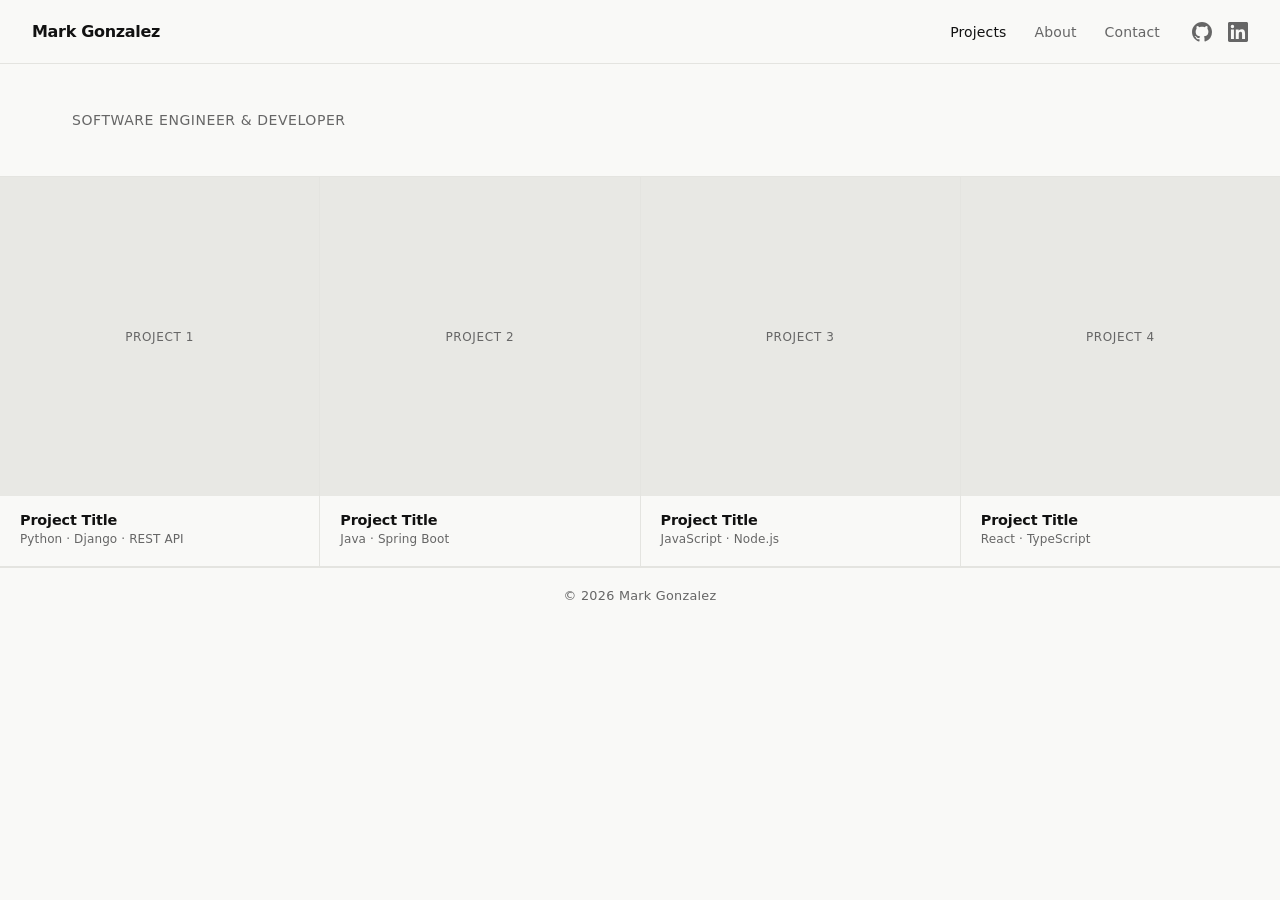
==== index.html @ 81ed51de "added inital files for portfolio website added init files needed for potfolio site.   Hoooooplahh" ====
<!DOCTYPE html>
<html lang="en">
<head>
  <meta charset="UTF-8" />
  <meta name="viewport" content="width=device-width, initial-scale=1.0" />
  <title>Mark Gonzalez</title>
  <link rel="stylesheet" href="css/style.css" />
</head>
<body>

  <header class="site-header">
    <a href="index.html" class="logo">Mark Gonzalez</a>
    <nav class="nav">
      <a href="index.html" class="nav-link active">Projects</a>
      <a href="about.html" class="nav-link">About</a>
      <a href="contact.html" class="nav-link">Contact</a>
    </nav>
    <div class="social-links">
      <a href="https://github.com/" target="_blank" rel="noopener" aria-label="GitHub">
        <svg width="20" height="20" viewBox="0 0 24 24" fill="currentColor"><path d="M12 0C5.37 0 0 5.37 0 12c0 5.31 3.435 9.795 8.205 11.385.6.105.825-.255.825-.57 0-.285-.015-1.23-.015-2.235-3.015.555-3.795-.735-4.035-1.41-.135-.345-.72-1.41-1.23-1.695-.42-.225-1.02-.78-.015-.795.945-.015 1.62.87 1.845 1.23 1.08 1.815 2.805 1.305 3.495.99.105-.78.42-1.305.765-1.605-2.67-.3-5.46-1.335-5.46-5.925 0-1.305.465-2.385 1.23-3.225-.12-.3-.54-1.53.12-3.18 0 0 1.005-.315 3.3 1.23.96-.27 1.98-.405 3-.405s2.04.135 3 .405c2.295-1.56 3.3-1.23 3.3-1.23.66 1.65.24 2.88.12 3.18.765.84 1.23 1.905 1.23 3.225 0 4.605-2.805 5.625-5.475 5.925.435.375.81 1.095.81 2.22 0 1.605-.015 2.895-.015 3.3 0 .315.225.69.825.57A12.02 12.02 0 0 0 24 12c0-6.63-5.37-12-12-12z"/></svg>
      </a>
      <a href="https://linkedin.com/" target="_blank" rel="noopener" aria-label="LinkedIn">
        <svg width="20" height="20" viewBox="0 0 24 24" fill="currentColor"><path d="M20.447 20.452h-3.554v-5.569c0-1.328-.027-3.037-1.852-3.037-1.853 0-2.136 1.445-2.136 2.939v5.667H9.351V9h3.414v1.561h.046c.477-.9 1.637-1.85 3.37-1.85 3.601 0 4.267 2.37 4.267 5.455v6.286zM5.337 7.433a2.062 2.062 0 0 1-2.063-2.065 2.064 2.064 0 1 1 2.063 2.065zm1.782 13.019H3.555V9h3.564v11.452zM22.225 0H1.771C.792 0 0 .774 0 1.729v20.542C0 23.227.792 24 1.771 24h20.451C23.2 24 24 23.227 24 22.271V1.729C24 .774 23.2 0 22.222 0h.003z"/></svg>
      </a>
    </div>
  </header>

  <main>
    <section class="hero">
      <p class="hero-tagline">Software Engineer &amp; Developer</p>
    </section>

    <section class="projects-grid" id="projects">
      <!-- Project cards — replace src, title, description, and href with your real projects -->
      <article class="project-card">
        <a href="#" class="card-link">
          <div class="card-thumb placeholder-thumb">
            <span class="thumb-label">Project 1</span>
          </div>
          <div class="card-info">
            <h2 class="card-title">Project Title</h2>
            <p class="card-tags">Python &middot; Django &middot; REST API</p>
          </div>
        </a>
      </article>

      <article class="project-card">
        <a href="#" class="card-link">
          <div class="card-thumb placeholder-thumb">
            <span class="thumb-label">Project 2</span>
          </div>
          <div class="card-info">
            <h2 class="card-title">Project Title</h2>
            <p class="card-tags">Java &middot; Spring Boot</p>
          </div>
        </a>
      </article>

      <article class="project-card">
        <a href="#" class="card-link">
          <div class="card-thumb placeholder-thumb">
            <span class="thumb-label">Project 3</span>
          </div>
          <div class="card-info">
            <h2 class="card-title">Project Title</h2>
            <p class="card-tags">JavaScript &middot; Node.js</p>
          </div>
        </a>
      </article>

      <article class="project-card">
        <a href="#" class="card-link">
          <div class="card-thumb placeholder-thumb">
            <span class="thumb-label">Project 4</span>
          </div>
          <div class="card-info">
            <h2 class="card-title">Project Title</h2>
            <p class="card-tags">React &middot; TypeScript</p>
          </div>
        </a>
      </article>
    </section>
  </main>

  <footer class="site-footer">
    <p>&copy; <span id="year"></span> Mark Gonzalez</p>
  </footer>

  <script src="js/main.js"></script>
</body>
</html>
---- css/style.css ----
/* ── Reset & Base ─────────────────────────────────────────── */
*, *::before, *::after { box-sizing: border-box; margin: 0; padding: 0; }

:root {
  --bg: #f9f9f7;
  --surface: #ffffff;
  --text: #111111;
  --text-muted: #666666;
  --accent: #111111;
  --border: #e4e4e0;
  --card-hover: #f0f0ec;
  --font: 'Inter', system-ui, -apple-system, sans-serif;
  --header-h: 64px;
}

html { font-size: 16px; scroll-behavior: smooth; }

body {
  font-family: var(--font);
  background: var(--bg);
  color: var(--text);
  min-height: 100vh;
  display: flex;
  flex-direction: column;
  -webkit-font-smoothing: antialiased;
}

a { color: inherit; text-decoration: none; }
ul { list-style: none; }
img { display: block; width: 100%; height: 100%; object-fit: cover; }

/* ── Header ───────────────────────────────────────────────── */
.site-header {
  position: sticky;
  top: 0;
  z-index: 100;
  height: var(--header-h);
  background: var(--bg);
  border-bottom: 1px solid var(--border);
  display: flex;
  align-items: center;
  padding: 0 2rem;
  gap: 2rem;
}

.logo {
  font-size: 1rem;
  font-weight: 600;
  letter-spacing: -0.02em;
  white-space: nowrap;
  margin-right: auto;
}

.nav {
  display: flex;
  gap: 1.75rem;
}

.nav-link {
  font-size: 0.875rem;
  color: var(--text-muted);
  transition: color 0.15s;
  letter-spacing: 0.01em;
}

.nav-link:hover,
.nav-link.active {
  color: var(--text);
}

.social-links {
  display: flex;
  gap: 1rem;
  align-items: center;
}

.social-links a {
  color: var(--text-muted);
  display: flex;
  align-items: center;
  transition: color 0.15s;
}

.social-links a:hover { color: var(--text); }

/* ── Hero ─────────────────────────────────────────────────── */
.hero {
  padding: 3rem 2rem 1.5rem;
  max-width: 1200px;
  margin: 0 auto;
  width: 100%;
}

.hero-tagline {
  font-size: 0.875rem;
  color: var(--text-muted);
  letter-spacing: 0.04em;
  text-transform: uppercase;
}

/* ── Projects Grid ────────────────────────────────────────── */
.projects-grid {
  display: grid;
  grid-template-columns: repeat(auto-fill, minmax(280px, 1fr));
  gap: 1px;
  background: var(--border);
  border-top: 1px solid var(--border);
  border-bottom: 1px solid var(--border);
  margin-top: 1.5rem;
}

.project-card {
  background: var(--bg);
  transition: background 0.15s;
}

.project-card:hover { background: var(--card-hover); }

.card-link {
  display: block;
  padding: 0;
}

.card-thumb {
  width: 100%;
  aspect-ratio: 1 / 1;
  overflow: hidden;
  background: var(--border);
}

.placeholder-thumb {
  display: flex;
  align-items: center;
  justify-content: center;
  background: #e8e8e4;
}

.thumb-label {
  font-size: 0.75rem;
  color: var(--text-muted);
  letter-spacing: 0.05em;
  text-transform: uppercase;
}

.card-info {
  padding: 1rem 1.25rem 1.25rem;
}

.card-title {
  font-size: 0.9rem;
  font-weight: 600;
  letter-spacing: -0.01em;
  margin-bottom: 0.25rem;
}

.card-tags {
  font-size: 0.75rem;
  color: var(--text-muted);
  letter-spacing: 0.01em;
}

/* ── About ────────────────────────────────────────────────── */
.about-main {
  flex: 1;
  padding: 4rem 2rem;
  max-width: 1100px;
  margin: 0 auto;
  width: 100%;
}

.about-grid {
  display: grid;
  grid-template-columns: 280px 1fr;
  gap: 4rem;
  align-items: start;
}

.about-photo {
  width: 100%;
  aspect-ratio: 3 / 4;
  background: #e8e8e4;
  border-radius: 2px;
  overflow: hidden;
}

.placeholder-photo {
  display: flex;
  align-items: center;
  justify-content: center;
}

.placeholder-photo span {
  font-size: 0.75rem;
  color: var(--text-muted);
  letter-spacing: 0.05em;
  text-transform: uppercase;
}

.about-name {
  font-size: 2rem;
  font-weight: 700;
  letter-spacing: -0.04em;
  margin-bottom: 0.25rem;
}

.about-role {
  font-size: 0.875rem;
  color: var(--text-muted);
  text-transform: uppercase;
  letter-spacing: 0.06em;
  margin-bottom: 2rem;
}

.about-bio p {
  font-size: 0.975rem;
  line-height: 1.75;
  color: #333;
  margin-bottom: 1rem;
}

.skills-heading {
  font-size: 0.75rem;
  text-transform: uppercase;
  letter-spacing: 0.08em;
  color: var(--text-muted);
  margin: 2rem 0 0.75rem;
}

.skills-list {
  display: flex;
  flex-wrap: wrap;
  gap: 0.5rem;
}

.skills-list li {
  font-size: 0.8rem;
  background: var(--border);
  padding: 0.3rem 0.75rem;
  border-radius: 2px;
  letter-spacing: 0.02em;
}

/* ── Contact ──────────────────────────────────────────────── */
.contact-main {
  flex: 1;
  padding: 4rem 2rem;
  display: flex;
  align-items: flex-start;
  justify-content: center;
}

.contact-inner {
  width: 100%;
  max-width: 560px;
}

.contact-heading {
  font-size: 2rem;
  font-weight: 700;
  letter-spacing: -0.04em;
  margin-bottom: 0.75rem;
}

.contact-sub {
  font-size: 0.95rem;
  color: var(--text-muted);
  line-height: 1.6;
  margin-bottom: 2.5rem;
}

.contact-form { display: flex; flex-direction: column; gap: 1.25rem; }

.form-group { display: flex; flex-direction: column; gap: 0.4rem; }

.form-group label {
  font-size: 0.8rem;
  font-weight: 600;
  letter-spacing: 0.04em;
  text-transform: uppercase;
  color: var(--text-muted);
}

.form-group input,
.form-group textarea {
  font-family: var(--font);
  font-size: 0.95rem;
  padding: 0.75rem 1rem;
  border: 1px solid var(--border);
  border-radius: 2px;
  background: var(--surface);
  color: var(--text);
  outline: none;
  transition: border-color 0.15s;
  resize: vertical;
}

.form-group input:focus,
.form-group textarea:focus {
  border-color: var(--text);
}

.form-status {
  font-size: 0.85rem;
  color: var(--text-muted);
  min-height: 1.2em;
}

.contact-links {
  display: flex;
  gap: 1.5rem;
  margin-top: 2.5rem;
  padding-top: 2rem;
  border-top: 1px solid var(--border);
  flex-wrap: wrap;
}

.contact-item {
  font-size: 0.875rem;
  color: var(--text-muted);
  transition: color 0.15s;
  text-decoration: underline;
  text-underline-offset: 3px;
}

.contact-item:hover { color: var(--text); }

/* ── Shared Button ────────────────────────────────────────── */
.btn {
  display: inline-block;
  margin-top: 1.5rem;
  padding: 0.7rem 1.5rem;
  background: var(--text);
  color: var(--bg);
  font-family: var(--font);
  font-size: 0.85rem;
  font-weight: 600;
  letter-spacing: 0.04em;
  text-transform: uppercase;
  border: none;
  border-radius: 2px;
  cursor: pointer;
  transition: opacity 0.15s;
}

.btn:hover { opacity: 0.8; }

/* ── Footer ───────────────────────────────────────────────── */
.site-footer {
  border-top: 1px solid var(--border);
  padding: 1.25rem 2rem;
  text-align: center;
  font-size: 0.8rem;
  color: var(--text-muted);
  letter-spacing: 0.02em;
}

/* ── Responsive ───────────────────────────────────────────── */
@media (max-width: 768px) {
  .site-header { padding: 0 1rem; gap: 1rem; }
  .logo { font-size: 0.9rem; }
  .nav { gap: 1rem; }
  .social-links { display: none; }

  .about-grid {
    grid-template-columns: 1fr;
    gap: 2rem;
  }

  .about-photo { max-width: 220px; }

  .projects-grid {
    grid-template-columns: repeat(auto-fill, minmax(160px, 1fr));
  }
}

@media (max-width: 480px) {
  .nav { gap: 0.75rem; }
  .about-main, .contact-main { padding: 2rem 1rem; }
  .hero { padding: 2rem 1rem 1rem; }
}
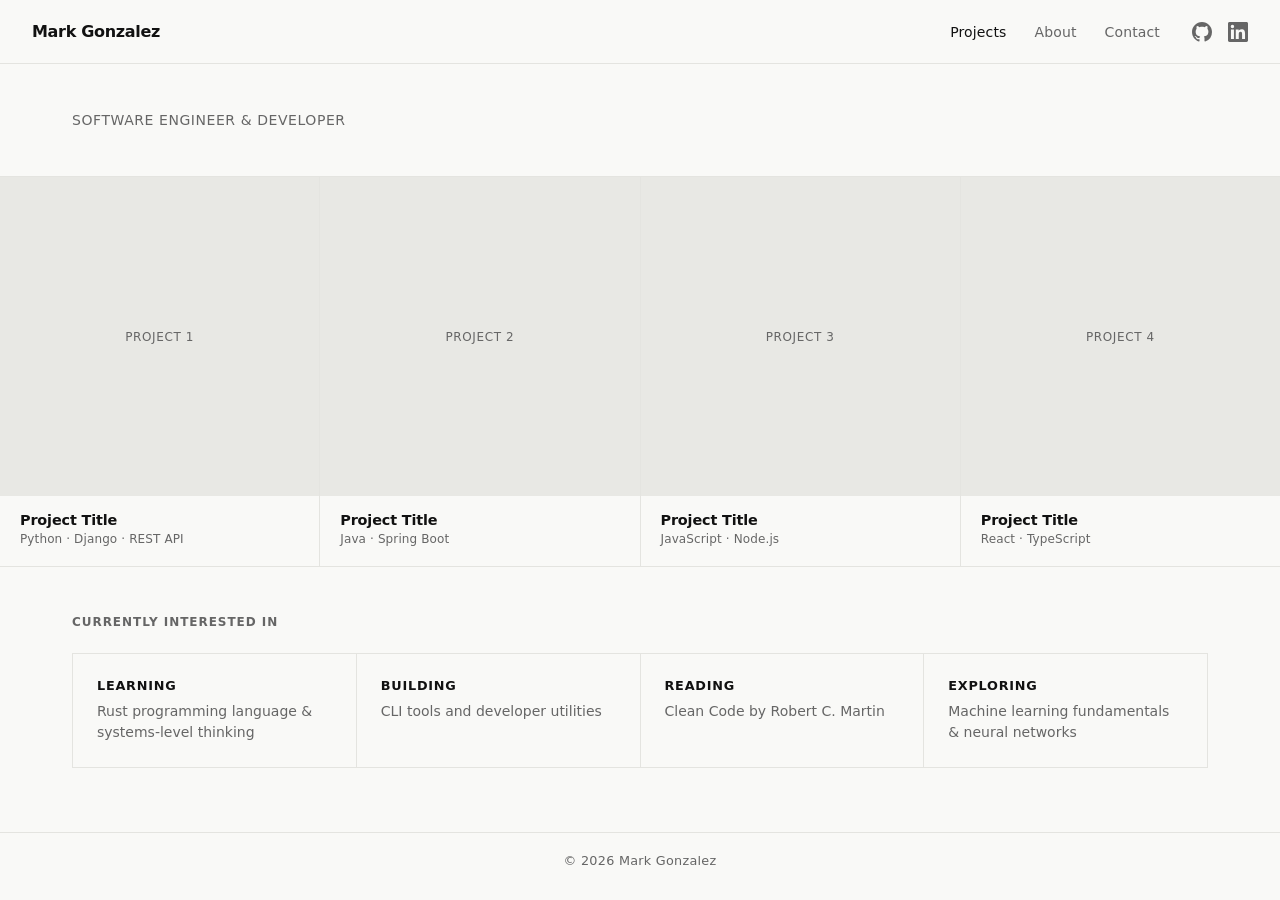
==== commit 1f0a91a1: "updated the grids to switch from auto-fill to auto- fit" ====
--- a/index.html
+++ b/index.html
@@ -1,91 +1,134 @@
-<!DOCTYPE html>
+<!doctype html>
 <html lang="en">
-<head>
-  <meta charset="UTF-8" />
-  <meta name="viewport" content="width=device-width, initial-scale=1.0" />
-  <title>Mark Gonzalez</title>
-  <link rel="stylesheet" href="css/style.css" />
-</head>
-<body>
+  <head>
+    <meta charset="UTF-8" />
+    <meta name="viewport" content="width=device-width, initial-scale=1.0" />
+    <title>Mark Gonzalez</title>
+    <link rel="stylesheet" href="css/style.css" />
+  </head>
+  <body>
+    <header class="site-header">
+      <a href="index.html" class="logo">Mark Gonzalez</a>
+      <nav class="nav">
+        <a href="index.html" class="nav-link active">Projects</a>
+        <a href="about.html" class="nav-link">About</a>
+        <a href="contact.html" class="nav-link">Contact</a>
+      </nav>
+      <div class="social-links">
+        <a
+          href="https://github.com/"
+          target="_blank"
+          rel="noopener"
+          aria-label="GitHub">
+          <svg width="20" height="20" viewBox="0 0 24 24" fill="currentColor">
+            <path
+              d="M12 0C5.37 0 0 5.37 0 12c0 5.31 3.435 9.795 8.205 11.385.6.105.825-.255.825-.57 0-.285-.015-1.23-.015-2.235-3.015.555-3.795-.735-4.035-1.41-.135-.345-.72-1.41-1.23-1.695-.42-.225-1.02-.78-.015-.795.945-.015 1.62.87 1.845 1.23 1.08 1.815 2.805 1.305 3.495.99.105-.78.42-1.305.765-1.605-2.67-.3-5.46-1.335-5.46-5.925 0-1.305.465-2.385 1.23-3.225-.12-.3-.54-1.53.12-3.18 0 0 1.005-.315 3.3 1.23.96-.27 1.98-.405 3-.405s2.04.135 3 .405c2.295-1.56 3.3-1.23 3.3-1.23.66 1.65.24 2.88.12 3.18.765.84 1.23 1.905 1.23 3.225 0 4.605-2.805 5.625-5.475 5.925.435.375.81 1.095.81 2.22 0 1.605-.015 2.895-.015 3.3 0 .315.225.69.825.57A12.02 12.02 0 0 0 24 12c0-6.63-5.37-12-12-12z" />
+          </svg>
+        </a>
+        <a
+          href="https://linkedin.com/"
+          target="_blank"
+          rel="noopener"
+          aria-label="LinkedIn">
+          <svg width="20" height="20" viewBox="0 0 24 24" fill="currentColor">
+            <path
+              d="M20.447 20.452h-3.554v-5.569c0-1.328-.027-3.037-1.852-3.037-1.853 0-2.136 1.445-2.136 2.939v5.667H9.351V9h3.414v1.561h.046c.477-.9 1.637-1.85 3.37-1.85 3.601 0 4.267 2.37 4.267 5.455v6.286zM5.337 7.433a2.062 2.062 0 0 1-2.063-2.065 2.064 2.064 0 1 1 2.063 2.065zm1.782 13.019H3.555V9h3.564v11.452zM22.225 0H1.771C.792 0 0 .774 0 1.729v20.542C0 23.227.792 24 1.771 24h20.451C23.2 24 24 23.227 24 22.271V1.729C24 .774 23.2 0 22.222 0h.003z" />
+          </svg>
+        </a>
+      </div>
+    </header>
 
-  <header class="site-header">
-    <a href="index.html" class="logo">Mark Gonzalez</a>
-    <nav class="nav">
-      <a href="index.html" class="nav-link active">Projects</a>
-      <a href="about.html" class="nav-link">About</a>
-      <a href="contact.html" class="nav-link">Contact</a>
-    </nav>
-    <div class="social-links">
-      <a href="https://github.com/" target="_blank" rel="noopener" aria-label="GitHub">
-        <svg width="20" height="20" viewBox="0 0 24 24" fill="currentColor"><path d="M12 0C5.37 0 0 5.37 0 12c0 5.31 3.435 9.795 8.205 11.385.6.105.825-.255.825-.57 0-.285-.015-1.23-.015-2.235-3.015.555-3.795-.735-4.035-1.41-.135-.345-.72-1.41-1.23-1.695-.42-.225-1.02-.78-.015-.795.945-.015 1.62.87 1.845 1.23 1.08 1.815 2.805 1.305 3.495.99.105-.78.42-1.305.765-1.605-2.67-.3-5.46-1.335-5.46-5.925 0-1.305.465-2.385 1.23-3.225-.12-.3-.54-1.53.12-3.18 0 0 1.005-.315 3.3 1.23.96-.27 1.98-.405 3-.405s2.04.135 3 .405c2.295-1.56 3.3-1.23 3.3-1.23.66 1.65.24 2.88.12 3.18.765.84 1.23 1.905 1.23 3.225 0 4.605-2.805 5.625-5.475 5.925.435.375.81 1.095.81 2.22 0 1.605-.015 2.895-.015 3.3 0 .315.225.69.825.57A12.02 12.02 0 0 0 24 12c0-6.63-5.37-12-12-12z"/></svg>
-      </a>
-      <a href="https://linkedin.com/" target="_blank" rel="noopener" aria-label="LinkedIn">
-        <svg width="20" height="20" viewBox="0 0 24 24" fill="currentColor"><path d="M20.447 20.452h-3.554v-5.569c0-1.328-.027-3.037-1.852-3.037-1.853 0-2.136 1.445-2.136 2.939v5.667H9.351V9h3.414v1.561h.046c.477-.9 1.637-1.85 3.37-1.85 3.601 0 4.267 2.37 4.267 5.455v6.286zM5.337 7.433a2.062 2.062 0 0 1-2.063-2.065 2.064 2.064 0 1 1 2.063 2.065zm1.782 13.019H3.555V9h3.564v11.452zM22.225 0H1.771C.792 0 0 .774 0 1.729v20.542C0 23.227.792 24 1.771 24h20.451C23.2 24 24 23.227 24 22.271V1.729C24 .774 23.2 0 22.222 0h.003z"/></svg>
-      </a>
-    </div>
-  </header>
+    <main>
+      <section class="hero">
+        <p class="hero-tagline">Software Engineer &amp; Developer</p>
+      </section>
 
-  <main>
-    <section class="hero">
-      <p class="hero-tagline">Software Engineer &amp; Developer</p>
-    </section>
+      <section class="projects-grid" id="projects">
+        <!-- Project cards — replace src, title, description, and href with your real projects -->
+        <article class="project-card">
+          <a href="#" class="card-link">
+            <div class="card-thumb placeholder-thumb">
+              <span class="thumb-label">Project 1</span>
+            </div>
+            <div class="card-info">
+              <h2 class="card-title">Project Title</h2>
+              <p class="card-tags">Python &middot; Django &middot; REST API</p>
+            </div>
+          </a>
+        </article>
 
-    <section class="projects-grid" id="projects">
-      <!-- Project cards — replace src, title, description, and href with your real projects -->
-      <article class="project-card">
-        <a href="#" class="card-link">
-          <div class="card-thumb placeholder-thumb">
-            <span class="thumb-label">Project 1</span>
+        <article class="project-card">
+          <a href="#" class="card-link">
+            <div class="card-thumb placeholder-thumb">
+              <span class="thumb-label">Project 2</span>
+            </div>
+            <div class="card-info">
+              <h2 class="card-title">Project Title</h2>
+              <p class="card-tags">Java &middot; Spring Boot</p>
+            </div>
+          </a>
+        </article>
+
+        <article class="project-card">
+          <a href="#" class="card-link">
+            <div class="card-thumb placeholder-thumb">
+              <span class="thumb-label">Project 3</span>
+            </div>
+            <div class="card-info">
+              <h2 class="card-title">Project Title</h2>
+              <p class="card-tags">JavaScript &middot; Node.js</p>
+            </div>
+          </a>
+        </article>
+
+        <article class="project-card">
+          <a href="#" class="card-link">
+            <div class="card-thumb placeholder-thumb">
+              <span class="thumb-label">Project 4</span>
+            </div>
+            <div class="card-info">
+              <h2 class="card-title">Project Title</h2>
+              <p class="card-tags">React &middot; TypeScript</p>
+            </div>
+          </a>
+        </article>
+      </section>
+
+      <!-- ── Currently Interested In ───────────────────────── -->
+      <section class="interests-section">
+        <h2 class="interests-heading">Currently Interested In</h2>
+        <div class="interests-grid">
+          <div class="interest-card">
+            <h3 class="interest-title">Learning</h3>
+            <p class="interest-desc">
+              Rust programming language &amp; systems-level thinking
+            </p>
           </div>
-          <div class="card-info">
-            <h2 class="card-title">Project Title</h2>
-            <p class="card-tags">Python &middot; Django &middot; REST API</p>
+
+          <div class="interest-card">
+            <h3 class="interest-title">Building</h3>
+            <p class="interest-desc">CLI tools and developer utilities</p>
           </div>
-        </a>
-      </article>
 
-      <article class="project-card">
-        <a href="#" class="card-link">
-          <div class="card-thumb placeholder-thumb">
-            <span class="thumb-label">Project 2</span>
+          <div class="interest-card">
+            <h3 class="interest-title">Reading</h3>
+            <p class="interest-desc">Clean Code by Robert C. Martin</p>
           </div>
-          <div class="card-info">
-            <h2 class="card-title">Project Title</h2>
-            <p class="card-tags">Java &middot; Spring Boot</p>
+
+          <div class="interest-card">
+            <h3 class="interest-title">Exploring</h3>
+            <p class="interest-desc">
+              Machine learning fundamentals &amp; neural networks
+            </p>
           </div>
-        </a>
-      </article>
+        </div>
+      </section>
+    </main>
 
-      <article class="project-card">
-        <a href="#" class="card-link">
-          <div class="card-thumb placeholder-thumb">
-            <span class="thumb-label">Project 3</span>
-          </div>
-          <div class="card-info">
-            <h2 class="card-title">Project Title</h2>
-            <p class="card-tags">JavaScript &middot; Node.js</p>
-          </div>
-        </a>
-      </article>
+    <footer class="site-footer">
+      <p>&copy; <span id="year"></span> Mark Gonzalez</p>
+    </footer>
 
-      <article class="project-card">
-        <a href="#" class="card-link">
-          <div class="card-thumb placeholder-thumb">
-            <span class="thumb-label">Project 4</span>
-          </div>
-          <div class="card-info">
-            <h2 class="card-title">Project Title</h2>
-            <p class="card-tags">React &middot; TypeScript</p>
-          </div>
-        </a>
-      </article>
-    </section>
-  </main>
-
-  <footer class="site-footer">
-    <p>&copy; <span id="year"></span> Mark Gonzalez</p>
-  </footer>
-
-  <script src="js/main.js"></script>
-</body>
+    <script src="js/main.js"></script>
+  </body>
 </html>
--- a/css/style.css
+++ b/css/style.css
@@ -1,5 +1,11 @@
 /* ── Reset & Base ─────────────────────────────────────────── */
-*, *::before, *::after { box-sizing: border-box; margin: 0; padding: 0; }
+*,
+*::before,
+*::after {
+  box-sizing: border-box;
+  margin: 0;
+  padding: 0;
+}
 
 :root {
   --bg: #f9f9f7;
@@ -9,11 +15,14 @@
   --accent: #111111;
   --border: #e4e4e0;
   --card-hover: #f0f0ec;
-  --font: 'Inter', system-ui, -apple-system, sans-serif;
+  --font: "Inter", system-ui, -apple-system, sans-serif;
   --header-h: 64px;
 }
 
-html { font-size: 16px; scroll-behavior: smooth; }
+html {
+  font-size: 16px;
+  scroll-behavior: smooth;
+}
 
 body {
   font-family: var(--font);
@@ -25,9 +34,19 @@
   -webkit-font-smoothing: antialiased;
 }
 
-a { color: inherit; text-decoration: none; }
-ul { list-style: none; }
-img { display: block; width: 100%; height: 100%; object-fit: cover; }
+a {
+  color: inherit;
+  text-decoration: none;
+}
+ul {
+  list-style: none;
+}
+img {
+  display: block;
+  width: 100%;
+  height: 100%;
+  object-fit: cover;
+}
 
 /* ── Header ───────────────────────────────────────────────── */
 .site-header {
@@ -81,7 +100,9 @@
   transition: color 0.15s;
 }
 
-.social-links a:hover { color: var(--text); }
+.social-links a:hover {
+  color: var(--text);
+}
 
 /* ── Hero ─────────────────────────────────────────────────── */
 .hero {
@@ -101,7 +122,7 @@
 /* ── Projects Grid ────────────────────────────────────────── */
 .projects-grid {
   display: grid;
-  grid-template-columns: repeat(auto-fill, minmax(280px, 1fr));
+  grid-template-columns: repeat(auto-fit, minmax(280px, 1fr));
   gap: 1px;
   background: var(--border);
   border-top: 1px solid var(--border);
@@ -114,7 +135,9 @@
   transition: background 0.15s;
 }
 
-.project-card:hover { background: var(--card-hover); }
+.project-card:hover {
+  background: var(--card-hover);
+}
 
 .card-link {
   display: block;
@@ -157,6 +180,56 @@
   font-size: 0.75rem;
   color: var(--text-muted);
   letter-spacing: 0.01em;
+}
+
+/* ── Interests ────────────────────────────────────────────── */
+.interests-section {
+  max-width: 1200px;
+  margin: 0 auto;
+  padding: 3rem 2rem 4rem;
+}
+
+.interests-heading {
+  font-size: 0.75rem;
+  font-weight: 600;
+  text-transform: uppercase;
+  letter-spacing: 0.08em;
+  color: var(--text-muted);
+  margin-bottom: 1.5rem;
+}
+
+.interests-grid {
+  display: grid;
+  grid-template-columns: repeat(auto-fit, minmax(200px, 1fr));
+  gap: 1px;
+  background: var(--border);
+  border: 1px solid var(--border);
+}
+
+.interest-card {
+  background: var(--bg);
+  padding: 1.5rem;
+  display: flex;
+  flex-direction: column;
+  gap: 0.5rem;
+  transition: background 0.15s;
+}
+
+.interest-card:hover {
+  background: var(--card-hover);
+}
+
+.interest-title {
+  font-size: 0.8rem;
+  font-weight: 700;
+  text-transform: uppercase;
+  letter-spacing: 0.06em;
+}
+
+.interest-desc {
+  font-size: 0.875rem;
+  color: var(--text-muted);
+  line-height: 1.5;
 }
 
 /* ── About ────────────────────────────────────────────────── */
@@ -268,9 +341,17 @@
   margin-bottom: 2.5rem;
 }
 
-.contact-form { display: flex; flex-direction: column; gap: 1.25rem; }
-
-.form-group { display: flex; flex-direction: column; gap: 0.4rem; }
+.contact-form {
+  display: flex;
+  flex-direction: column;
+  gap: 1.25rem;
+}
+
+.form-group {
+  display: flex;
+  flex-direction: column;
+  gap: 0.4rem;
+}
 
 .form-group label {
   font-size: 0.8rem;
@@ -322,7 +403,9 @@
   text-underline-offset: 3px;
 }
 
-.contact-item:hover { color: var(--text); }
+.contact-item:hover {
+  color: var(--text);
+}
 
 /* ── Shared Button ────────────────────────────────────────── */
 .btn {
@@ -342,7 +425,9 @@
   transition: opacity 0.15s;
 }
 
-.btn:hover { opacity: 0.8; }
+.btn:hover {
+  opacity: 0.8;
+}
 
 /* ── Footer ───────────────────────────────────────────────── */
 .site-footer {
@@ -356,17 +441,28 @@
 
 /* ── Responsive ───────────────────────────────────────────── */
 @media (max-width: 768px) {
-  .site-header { padding: 0 1rem; gap: 1rem; }
-  .logo { font-size: 0.9rem; }
-  .nav { gap: 1rem; }
-  .social-links { display: none; }
+  .site-header {
+    padding: 0 1rem;
+    gap: 1rem;
+  }
+  .logo {
+    font-size: 0.9rem;
+  }
+  .nav {
+    gap: 1rem;
+  }
+  .social-links {
+    display: none;
+  }
 
   .about-grid {
     grid-template-columns: 1fr;
     gap: 2rem;
   }
 
-  .about-photo { max-width: 220px; }
+  .about-photo {
+    max-width: 220px;
+  }
 
   .projects-grid {
     grid-template-columns: repeat(auto-fill, minmax(160px, 1fr));
@@ -374,7 +470,14 @@
 }
 
 @media (max-width: 480px) {
-  .nav { gap: 0.75rem; }
-  .about-main, .contact-main { padding: 2rem 1rem; }
-  .hero { padding: 2rem 1rem 1rem; }
-}
+  .nav {
+    gap: 0.75rem;
+  }
+  .about-main,
+  .contact-main {
+    padding: 2rem 1rem;
+  }
+  .hero {
+    padding: 2rem 1rem 1rem;
+  }
+}
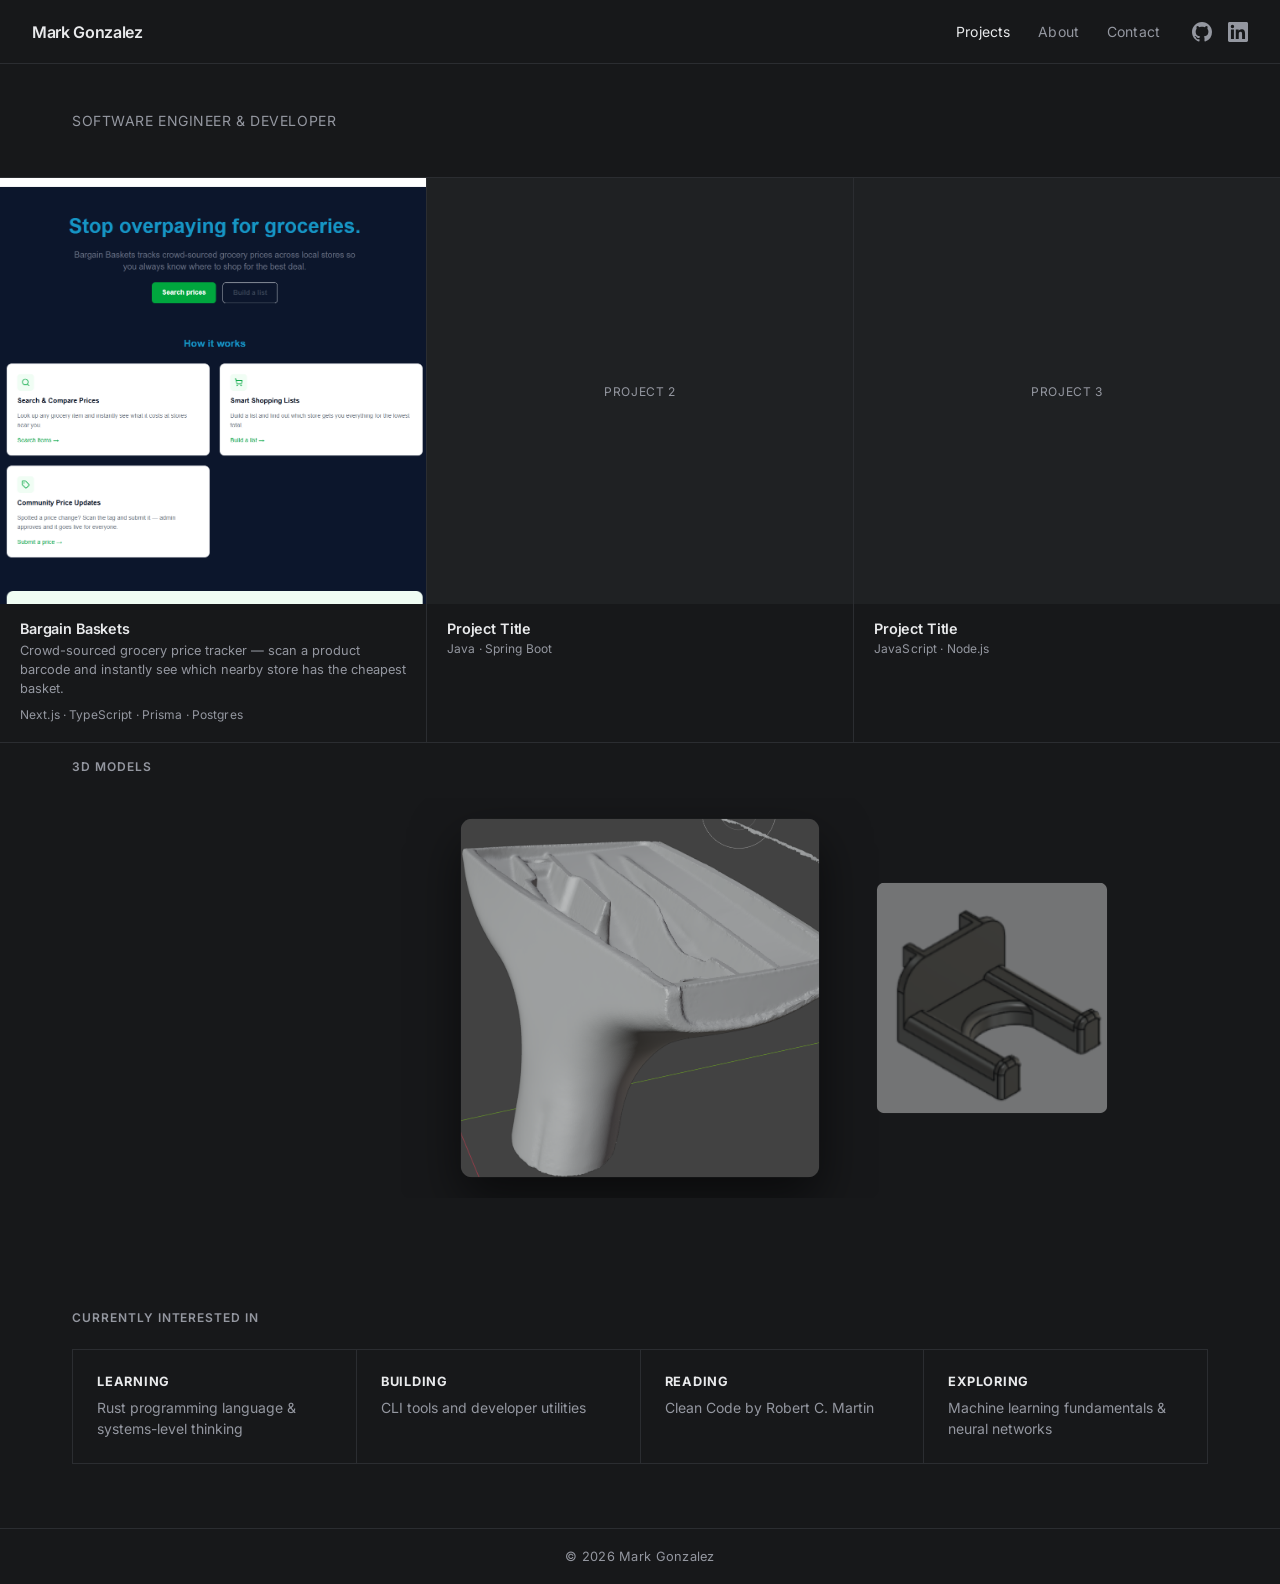
==== commit 72534517: "edited projects to show bargain baskets, added profile pic, added 3d models section" ====
--- a/index.html
+++ b/index.html
@@ -16,7 +16,7 @@
       </nav>
       <div class="social-links">
         <a
-          href="https://github.com/"
+          href="https://github.com/spulsion"
           target="_blank"
           rel="noopener"
           aria-label="GitHub">
@@ -26,7 +26,7 @@
           </svg>
         </a>
         <a
-          href="https://linkedin.com/"
+          href="https://www.linkedin.com/in/mark-gonzalezz32133/"
           target="_blank"
           rel="noopener"
           aria-label="LinkedIn">
@@ -46,13 +46,25 @@
       <section class="projects-grid" id="projects">
         <!-- Project cards — replace src, title, description, and href with your real projects -->
         <article class="project-card">
-          <a href="#" class="card-link">
-            <div class="card-thumb placeholder-thumb">
-              <span class="thumb-label">Project 1</span>
+          <a
+            href="https://bargain-baskets.vercel.app/"
+            class="card-link"
+            target="_blank"
+            rel="noopener">
+            <div class="card-thumb">
+              <img
+                src="projects/bargain-baskets.png"
+                alt="Bargain Baskets home page" />
             </div>
             <div class="card-info">
-              <h2 class="card-title">Project Title</h2>
-              <p class="card-tags">Python &middot; Django &middot; REST API</p>
+              <h2 class="card-title">Bargain Baskets</h2>
+              <p class="card-desc">
+                Crowd-sourced grocery price tracker — scan a product barcode and
+                instantly see which nearby store has the cheapest basket.
+              </p>
+              <p class="card-tags">
+                Next.js &middot; TypeScript &middot; Prisma &middot; Postgres
+              </p>
             </div>
           </a>
         </article>
@@ -80,18 +92,16 @@
             </div>
           </a>
         </article>
+      </section>
 
-        <article class="project-card">
-          <a href="#" class="card-link">
-            <div class="card-thumb placeholder-thumb">
-              <span class="thumb-label">Project 4</span>
-            </div>
-            <div class="card-info">
-              <h2 class="card-title">Project Title</h2>
-              <p class="card-tags">React &middot; TypeScript</p>
-            </div>
-          </a>
-        </article>
+      <!-- ── 3D Models Carousel ────────────────────────────── -->
+      <!-- Hidden until screenshots exist. Add files to projects/3d-models/
+           and list their filenames in the MODELS array in js/main.js. -->
+      <section class="models-section" id="modelsSection">
+        <h2 class="models-heading">3D Models</h2>
+        <div class="carousel" id="modelCarousel">
+          <div class="carousel-track" id="carouselTrack"></div>
+        </div>
       </section>
 
       <!-- ── Currently Interested In ───────────────────────── -->
--- a/css/style.css
+++ b/css/style.css
@@ -1,3 +1,26 @@
+/* ── Fonts (self-hosted Inter) ────────────────────────────── */
+@font-face {
+  font-family: "Inter";
+  font-style: normal;
+  font-weight: 400;
+  font-display: swap;
+  src: url("../fonts/inter-400.woff2") format("woff2");
+}
+@font-face {
+  font-family: "Inter";
+  font-style: normal;
+  font-weight: 600;
+  font-display: swap;
+  src: url("../fonts/inter-600.woff2") format("woff2");
+}
+@font-face {
+  font-family: "Inter";
+  font-style: normal;
+  font-weight: 700;
+  font-display: swap;
+  src: url("../fonts/inter-700.woff2") format("woff2");
+}
+
 /* ── Reset & Base ─────────────────────────────────────────── */
 *,
 *::before,
@@ -8,13 +31,13 @@
 }
 
 :root {
-  --bg: #f9f9f7;
-  --surface: #ffffff;
-  --text: #111111;
-  --text-muted: #666666;
-  --accent: #111111;
-  --border: #e4e4e0;
-  --card-hover: #f0f0ec;
+  --bg: #17181a;
+  --surface: #1f2123;
+  --text: #e9eaec;
+  --text-muted: #9497a0;
+  --accent: #f2f3f5;
+  --border: #2b2d31;
+  --card-hover: #26282b;
   --font: "Inter", system-ui, -apple-system, sans-serif;
   --header-h: 64px;
 }
@@ -155,7 +178,7 @@
   display: flex;
   align-items: center;
   justify-content: center;
-  background: #e8e8e4;
+  background: var(--surface);
 }
 
 .thumb-label {
@@ -174,6 +197,13 @@
   font-weight: 600;
   letter-spacing: -0.01em;
   margin-bottom: 0.25rem;
+}
+
+.card-desc {
+  font-size: 0.8rem;
+  color: var(--text-muted);
+  line-height: 1.5;
+  margin-bottom: 0.5rem;
 }
 
 .card-tags {
@@ -251,7 +281,7 @@
 .about-photo {
   width: 100%;
   aspect-ratio: 3 / 4;
-  background: #e8e8e4;
+  background: var(--surface);
   border-radius: 2px;
   overflow: hidden;
 }
@@ -287,7 +317,7 @@
 .about-bio p {
   font-size: 0.975rem;
   line-height: 1.75;
-  color: #333;
+  color: var(--text);
   margin-bottom: 1rem;
 }
 
@@ -429,6 +459,79 @@
   opacity: 0.8;
 }
 
+/* ── 3D Models Carousel ───────────────────────────────────── */
+.models-section {
+  display: none; /* revealed by JS only when screenshots are present */
+  max-width: 1200px;
+  margin: 0 auto;
+  padding: 1rem 2rem 4rem;
+  width: 100%;
+}
+
+.models-heading {
+  font-size: 0.75rem;
+  font-weight: 600;
+  text-transform: uppercase;
+  letter-spacing: 0.08em;
+  color: var(--text-muted);
+  margin-bottom: 1.5rem;
+}
+
+.carousel {
+  position: relative;
+  overflow: hidden;
+  width: 100%;
+  padding: 2.5rem 0; /* headroom so the scaled-up active slide isn't clipped */
+}
+
+.carousel-track {
+  display: flex;
+  align-items: center;
+  gap: 2rem;
+  transition: transform 0.7s cubic-bezier(0.4, 0, 0.2, 1);
+  will-change: transform;
+}
+
+.carousel-slide {
+  flex: 0 0 auto;
+  width: 320px;
+}
+
+.slide-inner {
+  border-radius: 10px;
+  overflow: hidden;
+  background: var(--surface);
+  transform: scale(0.72);
+  opacity: 0.4;
+  transition:
+    transform 0.7s cubic-bezier(0.4, 0, 0.2, 1),
+    opacity 0.7s ease,
+    box-shadow 0.7s ease;
+}
+
+.carousel-slide img {
+  width: 100%;
+  height: 320px;
+  object-fit: cover;
+  display: block;
+}
+
+/* The focused slide expands and lifts so it clearly reads as the active one */
+.carousel-slide.is-active .slide-inner {
+  transform: scale(1.12);
+  opacity: 1;
+  box-shadow: 0 20px 45px rgba(0, 0, 0, 0.55);
+}
+
+@media (max-width: 480px) {
+  .carousel-slide {
+    width: 220px;
+  }
+  .carousel-slide img {
+    height: 220px;
+  }
+}
+
 /* ── Footer ───────────────────────────────────────────────── */
 .site-footer {
   border-top: 1px solid var(--border);
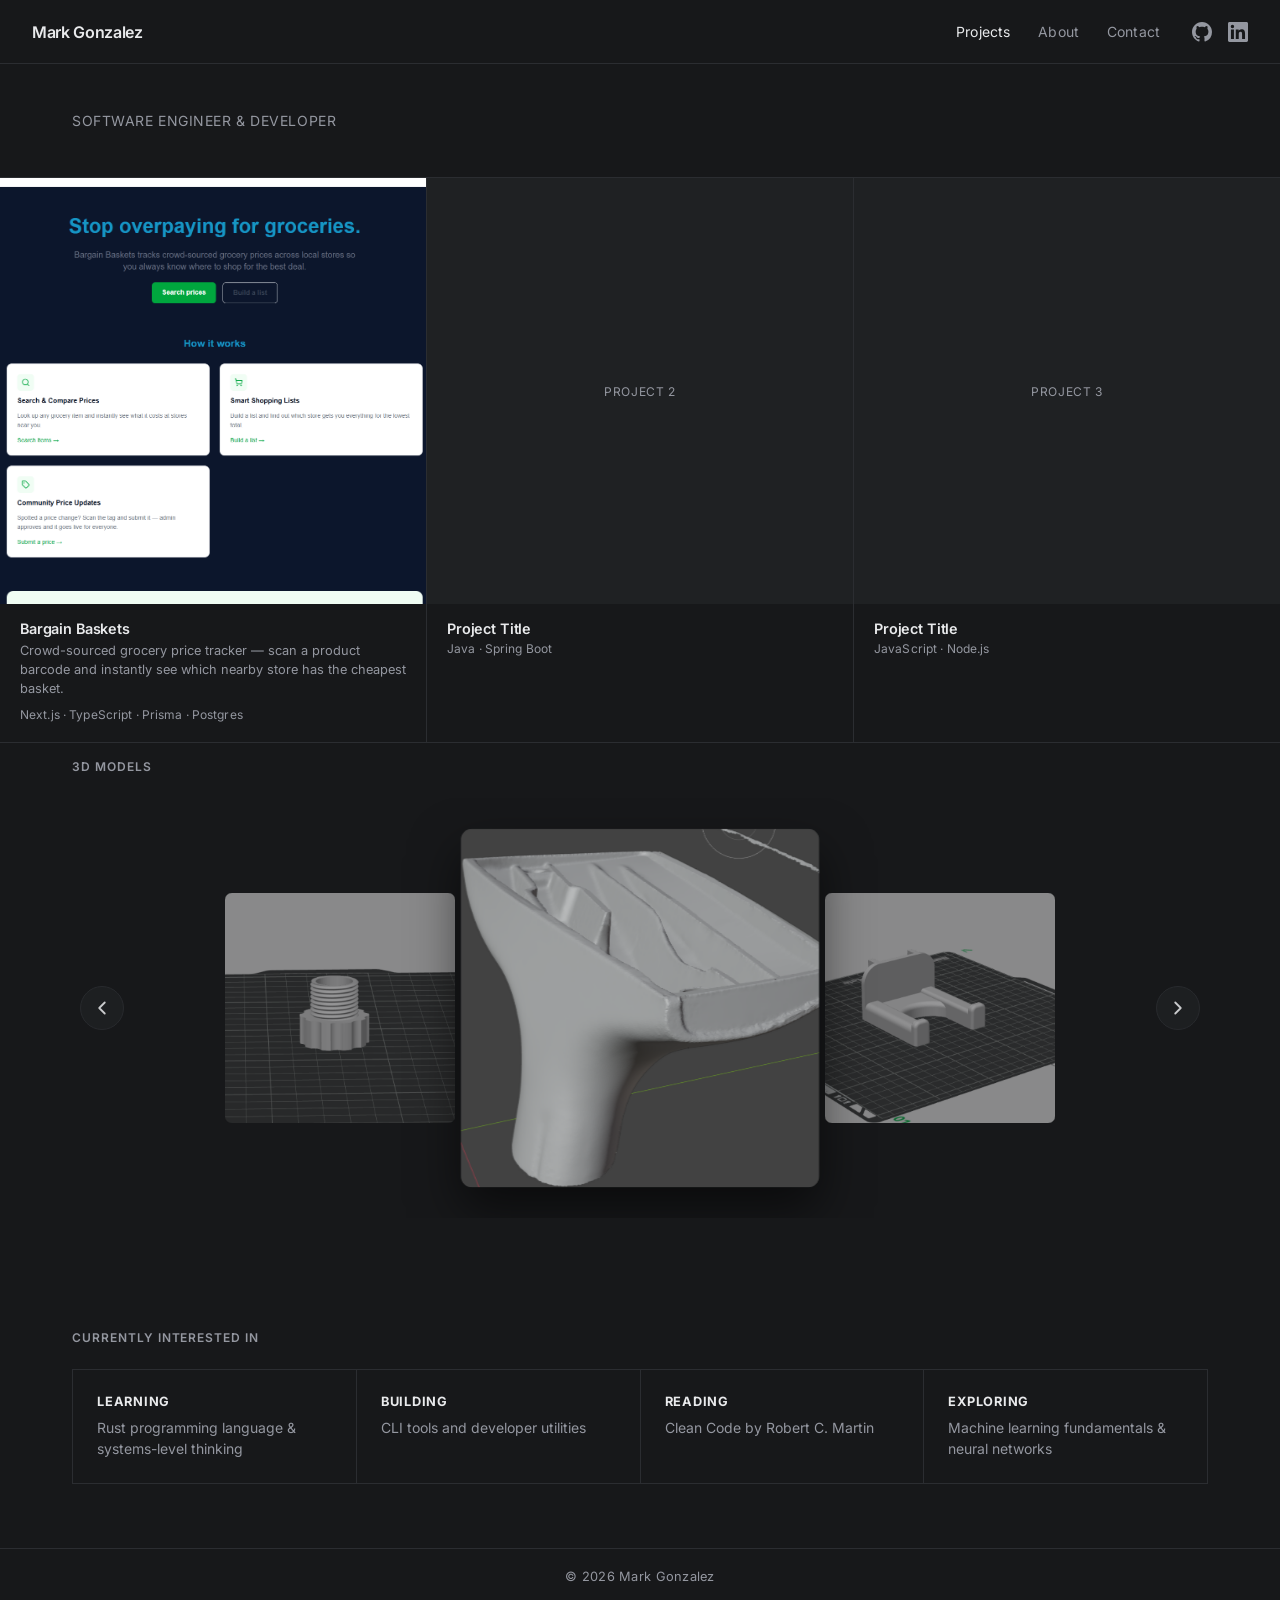
==== commit b5ba796f: "UI changes" ====
--- a/index.html
+++ b/index.html
@@ -100,7 +100,41 @@
       <section class="models-section" id="modelsSection">
         <h2 class="models-heading">3D Models</h2>
         <div class="carousel" id="modelCarousel">
+          <button
+            type="button"
+            class="carousel-arrow prev"
+            id="carouselPrev"
+            aria-label="Previous 3D model">
+            <svg
+              viewBox="0 0 24 24"
+              width="22"
+              height="22"
+              fill="none"
+              stroke="currentColor"
+              stroke-width="2"
+              stroke-linecap="round"
+              stroke-linejoin="round">
+              <path d="M15 18l-6-6 6-6" />
+            </svg>
+          </button>
           <div class="carousel-track" id="carouselTrack"></div>
+          <button
+            type="button"
+            class="carousel-arrow next"
+            id="carouselNext"
+            aria-label="Next 3D model">
+            <svg
+              viewBox="0 0 24 24"
+              width="22"
+              height="22"
+              fill="none"
+              stroke="currentColor"
+              stroke-width="2"
+              stroke-linecap="round"
+              stroke-linejoin="round">
+              <path d="M9 18l6-6-6-6" />
+            </svg>
+          </button>
         </div>
       </section>
 
--- a/css/style.css
+++ b/css/style.css
@@ -481,32 +481,27 @@
   position: relative;
   overflow: hidden;
   width: 100%;
-  padding: 2.5rem 0; /* headroom so the scaled-up active slide isn't clipped */
-}
-
-.carousel-track {
-  display: flex;
-  align-items: center;
-  gap: 2rem;
-  transition: transform 0.7s cubic-bezier(0.4, 0, 0.2, 1);
-  will-change: transform;
-}
-
+  height: 420px;
+}
+
+/* Slides are absolutely stacked; JS positions them in a circular coverflow. */
 .carousel-slide {
-  flex: 0 0 auto;
+  position: absolute;
+  top: 50%;
+  left: 50%;
   width: 320px;
+  transform: translate(-50%, -50%);
+  transition:
+    transform 0.7s cubic-bezier(0.4, 0, 0.2, 1),
+    opacity 0.7s ease;
+  will-change: transform, opacity;
 }
 
 .slide-inner {
   border-radius: 10px;
   overflow: hidden;
   background: var(--surface);
-  transform: scale(0.72);
-  opacity: 0.4;
-  transition:
-    transform 0.7s cubic-bezier(0.4, 0, 0.2, 1),
-    opacity 0.7s ease,
-    box-shadow 0.7s ease;
+  transition: box-shadow 0.7s ease;
 }
 
 .carousel-slide img {
@@ -516,14 +511,50 @@
   display: block;
 }
 
-/* The focused slide expands and lifts so it clearly reads as the active one */
+/* JS scales the focused slide up; the shadow makes the focus unmistakable. */
 .carousel-slide.is-active .slide-inner {
-  transform: scale(1.12);
+  box-shadow: 0 20px 45px rgba(0, 0, 0, 0.55);
+}
+
+/* Prev / next controls */
+.carousel-arrow {
+  position: absolute;
+  top: 50%;
+  transform: translateY(-50%);
+  z-index: 40;
+  width: 44px;
+  height: 44px;
+  display: flex;
+  align-items: center;
+  justify-content: center;
+  border-radius: 50%;
+  border: 1px solid var(--border);
+  background: var(--surface);
+  color: var(--text);
+  cursor: pointer;
+  opacity: 0.85;
+  transition:
+    opacity 0.15s,
+    background 0.15s;
+}
+
+.carousel-arrow:hover {
   opacity: 1;
-  box-shadow: 0 20px 45px rgba(0, 0, 0, 0.55);
+  background: var(--card-hover);
+}
+
+.carousel-arrow.prev {
+  left: 0.5rem;
+}
+
+.carousel-arrow.next {
+  right: 0.5rem;
 }
 
 @media (max-width: 480px) {
+  .carousel {
+    height: 320px;
+  }
   .carousel-slide {
     width: 220px;
   }
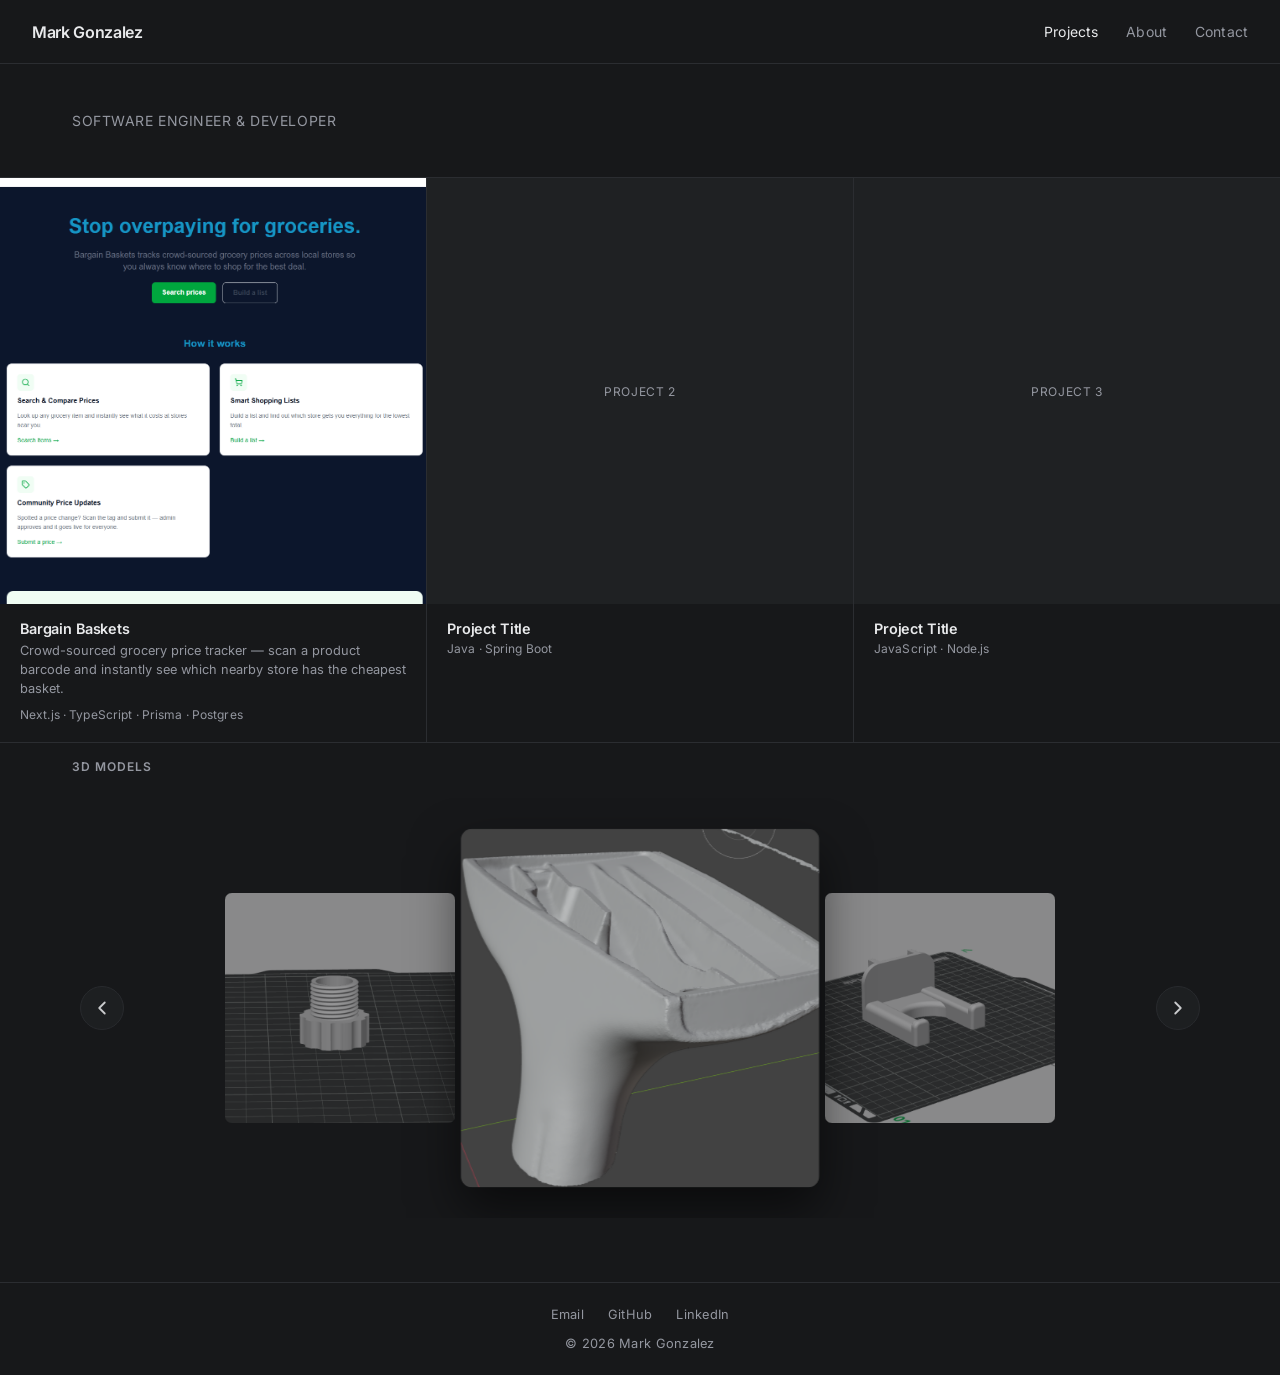
==== commit b5541854: "moved the currently interested in page to the about me , and changed location of socials into the fo" ====
--- a/index.html
+++ b/index.html
@@ -14,28 +14,6 @@
         <a href="about.html" class="nav-link">About</a>
         <a href="contact.html" class="nav-link">Contact</a>
       </nav>
-      <div class="social-links">
-        <a
-          href="https://github.com/spulsion"
-          target="_blank"
-          rel="noopener"
-          aria-label="GitHub">
-          <svg width="20" height="20" viewBox="0 0 24 24" fill="currentColor">
-            <path
-              d="M12 0C5.37 0 0 5.37 0 12c0 5.31 3.435 9.795 8.205 11.385.6.105.825-.255.825-.57 0-.285-.015-1.23-.015-2.235-3.015.555-3.795-.735-4.035-1.41-.135-.345-.72-1.41-1.23-1.695-.42-.225-1.02-.78-.015-.795.945-.015 1.62.87 1.845 1.23 1.08 1.815 2.805 1.305 3.495.99.105-.78.42-1.305.765-1.605-2.67-.3-5.46-1.335-5.46-5.925 0-1.305.465-2.385 1.23-3.225-.12-.3-.54-1.53.12-3.18 0 0 1.005-.315 3.3 1.23.96-.27 1.98-.405 3-.405s2.04.135 3 .405c2.295-1.56 3.3-1.23 3.3-1.23.66 1.65.24 2.88.12 3.18.765.84 1.23 1.905 1.23 3.225 0 4.605-2.805 5.625-5.475 5.925.435.375.81 1.095.81 2.22 0 1.605-.015 2.895-.015 3.3 0 .315.225.69.825.57A12.02 12.02 0 0 0 24 12c0-6.63-5.37-12-12-12z" />
-          </svg>
-        </a>
-        <a
-          href="https://www.linkedin.com/in/mark-gonzalezz32133/"
-          target="_blank"
-          rel="noopener"
-          aria-label="LinkedIn">
-          <svg width="20" height="20" viewBox="0 0 24 24" fill="currentColor">
-            <path
-              d="M20.447 20.452h-3.554v-5.569c0-1.328-.027-3.037-1.852-3.037-1.853 0-2.136 1.445-2.136 2.939v5.667H9.351V9h3.414v1.561h.046c.477-.9 1.637-1.85 3.37-1.85 3.601 0 4.267 2.37 4.267 5.455v6.286zM5.337 7.433a2.062 2.062 0 0 1-2.063-2.065 2.064 2.064 0 1 1 2.063 2.065zm1.782 13.019H3.555V9h3.564v11.452zM22.225 0H1.771C.792 0 0 .774 0 1.729v20.542C0 23.227.792 24 1.771 24h20.451C23.2 24 24 23.227 24 22.271V1.729C24 .774 23.2 0 22.222 0h.003z" />
-          </svg>
-        </a>
-      </div>
     </header>
 
     <main>
@@ -137,39 +115,26 @@
           </button>
         </div>
       </section>
-
-      <!-- ── Currently Interested In ───────────────────────── -->
-      <section class="interests-section">
-        <h2 class="interests-heading">Currently Interested In</h2>
-        <div class="interests-grid">
-          <div class="interest-card">
-            <h3 class="interest-title">Learning</h3>
-            <p class="interest-desc">
-              Rust programming language &amp; systems-level thinking
-            </p>
-          </div>
-
-          <div class="interest-card">
-            <h3 class="interest-title">Building</h3>
-            <p class="interest-desc">CLI tools and developer utilities</p>
-          </div>
-
-          <div class="interest-card">
-            <h3 class="interest-title">Reading</h3>
-            <p class="interest-desc">Clean Code by Robert C. Martin</p>
-          </div>
-
-          <div class="interest-card">
-            <h3 class="interest-title">Exploring</h3>
-            <p class="interest-desc">
-              Machine learning fundamentals &amp; neural networks
-            </p>
-          </div>
-        </div>
-      </section>
     </main>
 
     <footer class="site-footer">
+      <div class="footer-links">
+        <a href="mailto:ma132944@ucf.edu" class="footer-link">Email</a>
+        <a
+          href="https://github.com/spulsion"
+          target="_blank"
+          rel="noopener"
+          class="footer-link"
+          >GitHub</a
+        >
+        <a
+          href="https://www.linkedin.com/in/mark-gonzalezz32133/"
+          target="_blank"
+          rel="noopener"
+          class="footer-link"
+          >LinkedIn</a
+        >
+      </div>
       <p>&copy; <span id="year"></span> Mark Gonzalez</p>
     </footer>
 
--- a/css/style.css
+++ b/css/style.css
@@ -110,23 +110,6 @@
   color: var(--text);
 }
 
-.social-links {
-  display: flex;
-  gap: 1rem;
-  align-items: center;
-}
-
-.social-links a {
-  color: var(--text-muted);
-  display: flex;
-  align-items: center;
-  transition: color 0.15s;
-}
-
-.social-links a:hover {
-  color: var(--text);
-}
-
 /* ── Hero ─────────────────────────────────────────────────── */
 .hero {
   padding: 3rem 2rem 1.5rem;
@@ -264,7 +247,6 @@
 
 /* ── About ────────────────────────────────────────────────── */
 .about-main {
-  flex: 1;
   padding: 4rem 2rem;
   max-width: 1100px;
   margin: 0 auto;
@@ -416,27 +398,6 @@
   min-height: 1.2em;
 }
 
-.contact-links {
-  display: flex;
-  gap: 1.5rem;
-  margin-top: 2.5rem;
-  padding-top: 2rem;
-  border-top: 1px solid var(--border);
-  flex-wrap: wrap;
-}
-
-.contact-item {
-  font-size: 0.875rem;
-  color: var(--text-muted);
-  transition: color 0.15s;
-  text-decoration: underline;
-  text-underline-offset: 3px;
-}
-
-.contact-item:hover {
-  color: var(--text);
-}
-
 /* ── Shared Button ────────────────────────────────────────── */
 .btn {
   display: inline-block;
@@ -565,12 +526,30 @@
 
 /* ── Footer ───────────────────────────────────────────────── */
 .site-footer {
+  margin-top: auto; /* pin footer to the bottom regardless of page length */
   border-top: 1px solid var(--border);
-  padding: 1.25rem 2rem;
+  padding: 1.5rem 2rem;
   text-align: center;
   font-size: 0.8rem;
   color: var(--text-muted);
   letter-spacing: 0.02em;
+}
+
+.footer-links {
+  display: flex;
+  justify-content: center;
+  flex-wrap: wrap;
+  gap: 1.5rem;
+  margin-bottom: 0.9rem;
+}
+
+.footer-link {
+  color: var(--text-muted);
+  transition: color 0.15s;
+}
+
+.footer-link:hover {
+  color: var(--text);
 }
 
 /* ── Responsive ───────────────────────────────────────────── */
@@ -585,9 +564,6 @@
   .nav {
     gap: 1rem;
   }
-  .social-links {
-    display: none;
-  }
 
   .about-grid {
     grid-template-columns: 1fr;
